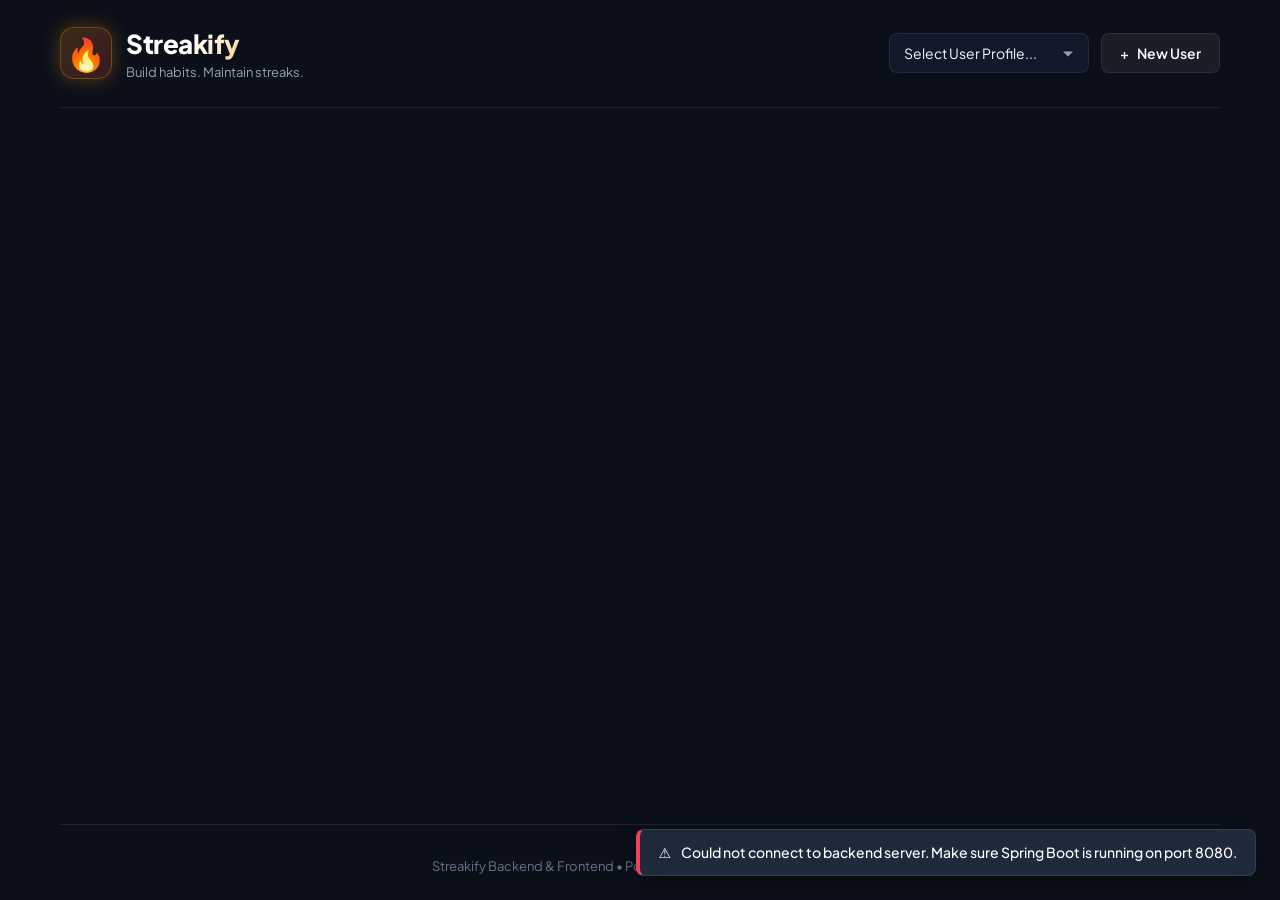
==== src/main/resources/static/index.html @ ad25b9ab "Streakify 2.0 full-stack habit tracker" ====
<!DOCTYPE html>
<html lang="en">
<head>
  <meta charset="UTF-8" />
  <meta name="viewport" content="width=device-width, initial-scale=1.0" />
  <title>Streakify - Habit & Streak Tracker</title>
  <link rel="preconnect" href="https://fonts.googleapis.com">
  <link rel="preconnect" href="https://fonts.gstatic.com" crossorigin>
  <link href="https://fonts.googleapis.com/css2?family=Plus+Jakarta+Sans:wght@400;500;600;700;800&display=swap" rel="stylesheet">
  <link rel="stylesheet" href="style.css" />
</head>
<body>
  <div class="app-container">
    <!-- Navigation / Top Header -->
    <header class="app-header">
      <div class="brand">
        <div class="brand-icon">🔥</div>
        <div>
          <h1 class="brand-name">Streakify</h1>
          <p class="brand-tagline">Build habits. Maintain streaks.</p>
        </div>
      </div>

      <div class="user-controls">
        <div class="user-selector-container">
          <label for="userSelect" class="sr-only">Switch User</label>
          <select id="userSelect" class="form-select">
            <option value="" disabled selected>Select User Profile...</option>
          </select>
        </div>
        <button id="btnNewUser" class="btn btn-secondary">
          <span class="icon">+</span> New User
        </button>
        <button id="btnDeleteUser" class="btn btn-danger-outline" title="Delete current user" style="display: none;">
          🗑️
        </button>
      </div>
    </header>

    <!-- Main Content Area -->
    <main class="main-content">
      <!-- Welcome / No User Banner -->
      <section id="noUserSection" class="card welcome-card" style="display: none;">
        <div class="welcome-content">
          <div class="welcome-icon">🚀</div>
          <h2>Welcome to Streakify!</h2>
          <p>Get started by creating your user profile or selecting an existing one from the top right.</p>
          <button id="btnWelcomeCreate" class="btn btn-primary btn-lg">
            Create Profile Now
          </button>
        </div>
      </section>

      <!-- Dashboard View (Shown when user is selected) -->
      <div id="dashboardSection" style="display: none;">
        <!-- Top Stats Row -->
        <section class="stats-grid">
          <div class="stat-card">
            <div class="stat-header">
              <span class="stat-title">Active Habits</span>
              <span class="stat-icon">🎯</span>
            </div>
            <div class="stat-value" id="statTotalHabits">0</div>
            <div class="stat-sub">Tracked regularly</div>
          </div>

          <div class="stat-card highlight-card">
            <div class="stat-header">
              <span class="stat-title">Top Streak</span>
              <span class="stat-icon">🏆</span>
            </div>
            <div class="stat-value" id="statBestStreak">0 <span class="unit">days</span></div>
            <div class="stat-sub">Personal best</div>
          </div>

          <div class="stat-card">
            <div class="stat-header">
              <span class="stat-title">Today's Progress</span>
              <span class="stat-icon">⚡</span>
            </div>
            <div class="stat-value" id="statTodayCompleted">0 / 0</div>
            <div class="progress-bar-container">
              <div class="progress-bar-fill" id="todayProgressBar" style="width: 0%"></div>
            </div>
          </div>
        </section>

        <!-- Habits List Section -->
        <section class="habits-section">
          <div class="section-header">
            <div>
              <h2 class="section-title">Your Habits</h2>
              <p class="section-subtitle">Check in daily to build unbreakable momentum.</p>
            </div>
            <button id="btnOpenAddHabit" class="btn btn-primary">
              <span class="icon">+</span> Add New Habit
            </button>
          </div>

          <!-- Empty habits state -->
          <div id="emptyHabitsState" class="card empty-state" style="display: none;">
            <div class="empty-icon">🌱</div>
            <h3>No habits created yet</h3>
            <p>Every journey begins with a single step. Create your first habit now!</p>
            <button id="btnEmptyAddHabit" class="btn btn-primary">
              + Create First Habit
            </button>
          </div>

          <!-- Habit Cards Grid -->
          <div id="habitsGrid" class="habits-grid">
            <!-- Dynamic habit cards will be injected here -->
          </div>
        </section>
      </div>
    </main>

    <!-- Footer -->
    <footer class="app-footer">
      <p>Streakify Backend & Frontend • Powered by Spring Boot & REST APIs</p>
    </footer>
  </div>

  <!-- Modal: Create New User -->
  <div id="userModal" class="modal-backdrop" style="display: none;">
    <div class="modal-card">
      <div class="modal-header">
        <h3 class="modal-title">Create User Profile</h3>
        <button class="modal-close" data-close="userModal">&times;</button>
      </div>
      <form id="newUserForm">
        <div class="form-group">
          <label for="userName">Full Name</label>
          <input type="text" id="userName" class="form-control" placeholder="e.g. Alex Hunter" required />
        </div>
        <div class="form-group">
          <label for="userEmail">Email Address</label>
          <input type="email" id="userEmail" class="form-control" placeholder="alex@example.com" required />
        </div>
        <div class="modal-footer">
          <button type="button" class="btn btn-secondary" data-close="userModal">Cancel</button>
          <button type="submit" class="btn btn-primary">Create User</button>
        </div>
      </form>
    </div>
  </div>

  <!-- Modal: Add Habit -->
  <div id="habitModal" class="modal-backdrop" style="display: none;">
    <div class="modal-card">
      <div class="modal-header">
        <h3 class="modal-title">Add New Habit</h3>
        <button class="modal-close" data-close="habitModal">&times;</button>
      </div>
      <form id="newHabitForm">
        <div class="form-group">
          <label for="habitName">Habit Name</label>
          <input type="text" id="habitName" class="form-control" placeholder="e.g., Morning Workout, Read 20 mins" required />
        </div>
        <div class="form-group">
          <div class="label-with-value">
            <label for="habitTargetDays">Weekly Target</label>
            <span class="range-display" id="targetDaysDisplay">7 days / week</span>
          </div>
          <input type="range" id="habitTargetDays" class="form-range" min="1" max="7" value="7" />
          <div class="range-presets">
            <button type="button" class="preset-chip" data-days="7">Every day (7)</button>
            <button type="button" class="preset-chip" data-days="5">Weekdays (5)</button>
            <button type="button" class="preset-chip" data-days="3">3 Days</button>
          </div>
        </div>
        <div class="modal-footer">
          <button type="button" class="btn btn-secondary" data-close="habitModal">Cancel</button>
          <button type="submit" class="btn btn-primary">Save Habit</button>
        </div>
      </form>
    </div>
  </div>

  <!-- Modal: Habit History & Log Past Date -->
  <div id="historyModal" class="modal-backdrop" style="display: none;">
    <div class="modal-card modal-lg">
      <div class="modal-header">
        <div>
          <h3 class="modal-title" id="historyModalTitle">Habit History</h3>
          <p class="modal-subtitle" id="historyModalSubtitle">View all logs and log past dates</p>
        </div>
        <button class="modal-close" data-close="historyModal">&times;</button>
      </div>
      
      <!-- Custom Date Log Bar -->
      <div class="custom-log-bar">
        <h4>Log Specific Date</h4>
        <form id="customDateLogForm" class="custom-log-form">
          <input type="date" id="customLogDate" class="form-control form-control-sm" required />
          <select id="customLogStatus" class="form-select form-select-sm">
            <option value="true">✅ Completed</option>
            <option value="false">❌ Not Completed</option>
          </select>
          <button type="submit" class="btn btn-primary btn-sm">Log / Update</button>
        </form>
      </div>

      <!-- Historical Logs Table / List -->
      <div class="logs-container">
        <h4>Recorded Logs</h4>
        <div id="logsList" class="logs-list">
          <!-- Dynamically populated -->
        </div>
      </div>

      <div class="modal-footer">
        <button type="button" class="btn btn-secondary" data-close="historyModal">Close</button>
      </div>
    </div>
  </div>

  <!-- Toast Notification Container -->
  <div id="toastContainer" class="toast-container"></div>

  <script src="app.js"></script>
</body>
</html>
---- src/main/resources/static/style.css ----
/* ==========================================================
   Streakify - Modern Theme & Stylesheet
   ========================================================== */

:root {
  --bg-main: #0b0f19;
  --bg-card: #151c2e;
  --bg-card-hover: #1c263d;
  --bg-modal: #182035;
  --border-color: rgba(255, 255, 255, 0.08);
  --border-focus: #6366f1;
  
  --primary: #6366f1;
  --primary-hover: #4f46e5;
  --primary-light: rgba(99, 102, 241, 0.15);
  
  --accent-streak: #f59e0b;
  --accent-streak-glow: rgba(245, 158, 11, 0.3);
  --accent-flame: #ef4444;
  --success: #10b981;
  --success-light: rgba(16, 185, 129, 0.15);
  --danger: #f43f5e;
  --danger-light: rgba(244, 63, 94, 0.15);

  --text-main: #f8fafc;
  --text-muted: #94a3b8;
  --text-dim: #64748b;

  --radius-sm: 8px;
  --radius-md: 14px;
  --radius-lg: 20px;
  --shadow: 0 10px 25px -5px rgba(0, 0, 0, 0.4), 0 8px 10px -6px rgba(0, 0, 0, 0.3);
  --transition: all 0.2s cubic-bezier(0.4, 0, 0.2, 1);
}

* {
  margin: 0;
  padding: 0;
  box-sizing: border-box;
}

body {
  font-family: 'Plus Jakarta Sans', system-ui, -apple-system, sans-serif;
  background-color: var(--bg-main);
  color: var(--text-main);
  min-height: 100vh;
  line-height: 1.5;
  -webkit-font-smoothing: antialiased;
}

.app-container {
  max-width: 1200px;
  margin: 0 auto;
  padding: 24px 20px;
  display: flex;
  flex-direction: column;
  min-height: 100vh;
}

/* ================= Header ================= */
.app-header {
  display: flex;
  justify-content: space-between;
  align-items: center;
  padding-bottom: 24px;
  border-bottom: 1px solid var(--border-color);
  margin-bottom: 32px;
  flex-wrap: wrap;
  gap: 16px;
}

.brand {
  display: flex;
  align-items: center;
  gap: 14px;
}

.brand-icon {
  font-size: 32px;
  background: linear-gradient(135deg, rgba(245, 158, 11, 0.2), rgba(239, 68, 68, 0.2));
  width: 52px;
  height: 52px;
  border-radius: 14px;
  display: flex;
  align-items: center;
  justify-content: center;
  box-shadow: 0 0 20px var(--accent-streak-glow);
  border: 1px solid rgba(245, 158, 11, 0.3);
}

.brand-name {
  font-size: 26px;
  font-weight: 800;
  letter-spacing: -0.5px;
  background: linear-gradient(135deg, #fff 40%, var(--accent-streak) 100%);
  -webkit-background-clip: text;
  -webkit-text-fill-color: transparent;
}

.brand-tagline {
  font-size: 13px;
  color: var(--text-muted);
}

.user-controls {
  display: flex;
  align-items: center;
  gap: 12px;
}

.sr-only {
  position: absolute;
  width: 1px;
  height: 1px;
  padding: 0;
  margin: -1px;
  overflow: hidden;
  clip: rect(0, 0, 0, 0);
  border: 0;
}

/* ================= Buttons & Form Controls ================= */
.btn {
  display: inline-flex;
  align-items: center;
  justify-content: center;
  gap: 8px;
  font-family: inherit;
  font-weight: 600;
  font-size: 14px;
  padding: 10px 18px;
  border-radius: var(--radius-sm);
  border: 1px solid transparent;
  cursor: pointer;
  transition: var(--transition);
  outline: none;
  white-space: nowrap;
}

.btn-primary {
  background: linear-gradient(135deg, var(--primary), #4f46e5);
  color: #fff;
  box-shadow: 0 4px 14px rgba(99, 102, 241, 0.35);
}

.btn-primary:hover {
  background: linear-gradient(135deg, #4f46e5, #4338ca);
  transform: translateY(-1px);
  box-shadow: 0 6px 20px rgba(99, 102, 241, 0.45);
}

.btn-secondary {
  background: rgba(255, 255, 255, 0.06);
  color: var(--text-main);
  border-color: var(--border-color);
}

.btn-secondary:hover {
  background: rgba(255, 255, 255, 0.12);
  border-color: rgba(255, 255, 255, 0.2);
}

.btn-danger-outline {
  background: transparent;
  border: 1px solid rgba(244, 63, 94, 0.3);
  color: var(--danger);
  padding: 10px 14px;
  border-radius: var(--radius-sm);
  cursor: pointer;
  transition: var(--transition);
}

.btn-danger-outline:hover {
  background: var(--danger-light);
  border-color: var(--danger);
}

.btn-sm {
  padding: 6px 12px;
  font-size: 13px;
  border-radius: 6px;
}

.btn-lg {
  padding: 14px 28px;
  font-size: 16px;
  border-radius: var(--radius-md);
}

.form-control, .form-select {
  width: 100%;
  font-family: inherit;
  font-size: 14px;
  padding: 10px 14px;
  background-color: #121829;
  border: 1px solid var(--border-color);
  border-radius: var(--radius-sm);
  color: var(--text-main);
  outline: none;
  transition: var(--transition);
}

.form-control:focus, .form-select:focus {
  border-color: var(--border-focus);
  box-shadow: 0 0 0 3px rgba(99, 102, 241, 0.25);
}

.form-select {
  appearance: none;
  background-image: url("data:image/svg+xml,%3Csvg xmlns='http://www.w3.org/2000/svg' width='16' height='16' fill='%2394a3b8' viewBox='0 0 16 16'%3E%3Cpath d='M8 11.5l-5-5h10l-5 5z'/%3E%3C/svg%3E");
  background-repeat: no-repeat;
  background-position: right 12px center;
  padding-right: 36px;
  cursor: pointer;
  min-width: 200px;
}

/* ================= Cards & Stats Grid ================= */
.card {
  background: var(--bg-card);
  border: 1px solid var(--border-color);
  border-radius: var(--radius-md);
  padding: 24px;
  box-shadow: var(--shadow);
}

.stats-grid {
  display: grid;
  grid-template-columns: repeat(auto-fit, minmax(240px, 1fr));
  gap: 20px;
  margin-bottom: 36px;
}

.stat-card {
  background: var(--bg-card);
  border: 1px solid var(--border-color);
  border-radius: var(--radius-md);
  padding: 20px 24px;
  display: flex;
  flex-direction: column;
  position: relative;
  overflow: hidden;
  transition: var(--transition);
}

.stat-card:hover {
  transform: translateY(-2px);
  border-color: rgba(255, 255, 255, 0.15);
}

.stat-header {
  display: flex;
  justify-content: space-between;
  align-items: center;
  margin-bottom: 12px;
}

.stat-title {
  font-size: 13px;
  font-weight: 600;
  text-transform: uppercase;
  letter-spacing: 0.5px;
  color: var(--text-muted);
}

.stat-icon {
  font-size: 20px;
}

.stat-value {
  font-size: 32px;
  font-weight: 800;
  color: #fff;
  line-height: 1.1;
  margin-bottom: 6px;
}

.stat-value .unit {
  font-size: 16px;
  font-weight: 500;
  color: var(--text-muted);
}

.stat-sub {
  font-size: 13px;
  color: var(--text-dim);
}

.highlight-card {
  background: linear-gradient(135deg, rgba(245, 158, 11, 0.08), rgba(239, 68, 68, 0.03));
  border-color: rgba(245, 158, 11, 0.25);
}

.progress-bar-container {
  height: 8px;
  background: rgba(255, 255, 255, 0.08);
  border-radius: 999px;
  overflow: hidden;
  margin-top: 10px;
}

.progress-bar-fill {
  height: 100%;
  background: linear-gradient(90deg, var(--primary), var(--success));
  border-radius: 999px;
  transition: width 0.4s ease;
}

/* ================= Habits Section ================= */
.habits-section {
  display: flex;
  flex-direction: column;
  gap: 20px;
}

.section-header {
  display: flex;
  justify-content: space-between;
  align-items: center;
  flex-wrap: wrap;
  gap: 12px;
}

.section-title {
  font-size: 22px;
  font-weight: 700;
}

.section-subtitle {
  font-size: 14px;
  color: var(--text-muted);
}

.habits-grid {
  display: grid;
  grid-template-columns: repeat(auto-fill, minmax(340px, 1fr));
  gap: 20px;
}

/* ================= Individual Habit Card ================= */
.habit-card {
  background: var(--bg-card);
  border: 1px solid var(--border-color);
  border-radius: var(--radius-md);
  padding: 22px;
  display: flex;
  flex-direction: column;
  gap: 18px;
  transition: var(--transition);
  position: relative;
}

.habit-card:hover {
  background: var(--bg-card-hover);
  border-color: rgba(255, 255, 255, 0.16);
  box-shadow: var(--shadow);
}

.habit-top {
  display: flex;
  justify-content: space-between;
  align-items: flex-start;
  gap: 12px;
}

.habit-name {
  font-size: 18px;
  font-weight: 700;
  color: #fff;
  word-break: break-word;
}

.habit-badge {
  font-size: 11px;
  font-weight: 700;
  text-transform: uppercase;
  padding: 4px 8px;
  border-radius: 6px;
  background: rgba(99, 102, 241, 0.15);
  color: #818cf8;
  border: 1px solid rgba(99, 102, 241, 0.3);
  white-space: nowrap;
}

.streak-metrics {
  display: flex;
  gap: 12px;
  background: rgba(0, 0, 0, 0.25);
  padding: 12px 14px;
  border-radius: var(--radius-sm);
  border: 1px solid rgba(255, 255, 255, 0.04);
}

.streak-pill {
  flex: 1;
  display: flex;
  flex-direction: column;
  gap: 2px;
}

.streak-pill-label {
  font-size: 11px;
  font-weight: 600;
  color: var(--text-dim);
  text-transform: uppercase;
}

.streak-pill-val {
  font-size: 20px;
  font-weight: 800;
  color: var(--text-main);
  display: flex;
  align-items: center;
  gap: 4px;
}

.streak-pill-val.active-flame {
  color: var(--accent-streak);
  text-shadow: 0 0 10px var(--accent-streak-glow);
}

/* 7-Day Mini Trackers */
.week-tracker {
  display: flex;
  justify-content: space-between;
  gap: 6px;
}

.day-chip {
  display: flex;
  flex-direction: column;
  align-items: center;
  justify-content: center;
  gap: 4px;
  padding: 6px 4px;
  flex: 1;
  border-radius: 8px;
  background: rgba(255, 255, 255, 0.03);
  border: 1px solid rgba(255, 255, 255, 0.05);
  cursor: pointer;
  transition: var(--transition);
  user-select: none;
}

.day-chip:hover {
  background: rgba(255, 255, 255, 0.08);
  border-color: rgba(255, 255, 255, 0.2);
}

.day-name {
  font-size: 10px;
  font-weight: 600;
  color: var(--text-dim);
  text-transform: uppercase;
}

.day-status {
  width: 14px;
  height: 14px;
  border-radius: 50%;
  background: rgba(255, 255, 255, 0.1);
  display: flex;
  align-items: center;
  justify-content: center;
  font-size: 10px;
}

.day-chip.completed {
  background: rgba(16, 185, 129, 0.12);
  border-color: rgba(16, 185, 129, 0.35);
}

.day-chip.completed .day-status {
  background: var(--success);
  box-shadow: 0 0 8px rgba(16, 185, 129, 0.5);
}

.day-chip.today {
  border-color: var(--primary);
  font-weight: 700;
}

.day-chip.today .day-name {
  color: #a5b4fc;
}

/* Actions Row */
.habit-actions {
  display: flex;
  align-items: center;
  gap: 10px;
  margin-top: auto;
}

.btn-checkin {
  flex: 1;
  padding: 10px 14px;
  font-size: 14px;
  font-weight: 700;
  border-radius: var(--radius-sm);
  border: 1px solid rgba(255, 255, 255, 0.1);
  background: rgba(255, 255, 255, 0.06);
  color: #fff;
  cursor: pointer;
  display: inline-flex;
  align-items: center;
  justify-content: center;
  gap: 6px;
  transition: var(--transition);
}

.btn-checkin:hover {
  background: rgba(255, 255, 255, 0.12);
  border-color: rgba(255, 255, 255, 0.25);
  transform: translateY(-1px);
}

.btn-checkin.done {
  background: var(--success-light);
  border-color: rgba(16, 185, 129, 0.4);
  color: #34d399;
}

.btn-checkin.done:hover {
  background: rgba(16, 185, 129, 0.25);
}

.btn-icon {
  background: transparent;
  border: 1px solid var(--border-color);
  color: var(--text-muted);
  width: 38px;
  height: 38px;
  border-radius: var(--radius-sm);
  display: inline-flex;
  align-items: center;
  justify-content: center;
  cursor: pointer;
  transition: var(--transition);
}

.btn-icon:hover {
  background: rgba(255, 255, 255, 0.08);
  color: #fff;
}

.btn-icon.btn-delete:hover {
  border-color: var(--danger);
  color: var(--danger);
  background: var(--danger-light);
}

/* ================= Empty State & Welcome Card ================= */
.welcome-card, .empty-state {
  text-align: center;
  padding: 48px 24px;
  max-width: 600px;
  margin: 40px auto;
}

.welcome-icon, .empty-icon {
  font-size: 48px;
  margin-bottom: 16px;
}

.welcome-card h2, .empty-state h3 {
  font-size: 24px;
  font-weight: 700;
  margin-bottom: 8px;
}

.welcome-card p, .empty-state p {
  color: var(--text-muted);
  margin-bottom: 24px;
  font-size: 15px;
}

/* ================= Modals ================= */
.modal-backdrop {
  position: fixed;
  inset: 0;
  background: rgba(0, 0, 0, 0.75);
  backdrop-filter: blur(6px);
  display: flex;
  align-items: center;
  justify-content: center;
  padding: 20px;
  z-index: 1000;
  animation: fadeIn 0.15s ease-out;
}

.modal-card {
  background: var(--bg-modal);
  border: 1px solid var(--border-color);
  border-radius: var(--radius-md);
  padding: 28px;
  width: 100%;
  max-width: 480px;
  box-shadow: 0 20px 40px -10px rgba(0, 0, 0, 0.7);
  animation: slideUp 0.2s cubic-bezier(0.16, 1, 0.3, 1);
}

.modal-card.modal-lg {
  max-width: 600px;
}

.modal-header {
  display: flex;
  justify-content: space-between;
  align-items: flex-start;
  margin-bottom: 20px;
}

.modal-title {
  font-size: 20px;
  font-weight: 700;
}

.modal-subtitle {
  font-size: 13px;
  color: var(--text-muted);
  margin-top: 4px;
}

.modal-close {
  background: transparent;
  border: none;
  font-size: 24px;
  color: var(--text-dim);
  cursor: pointer;
  line-height: 1;
  transition: var(--transition);
}

.modal-close:hover {
  color: #fff;
}

.form-group {
  margin-bottom: 18px;
}

.form-group label {
  display: block;
  font-size: 13px;
  font-weight: 600;
  color: var(--text-muted);
  margin-bottom: 6px;
}

.label-with-value {
  display: flex;
  justify-content: space-between;
  align-items: center;
  margin-bottom: 6px;
}

.range-display {
  font-size: 13px;
  font-weight: 700;
  color: #818cf8;
}

.form-range {
  width: 100%;
  accent-color: var(--primary);
  margin-bottom: 10px;
  cursor: pointer;
}

.range-presets {
  display: flex;
  gap: 8px;
}

.preset-chip {
  background: rgba(255, 255, 255, 0.05);
  border: 1px solid var(--border-color);
  color: var(--text-muted);
  border-radius: 6px;
  padding: 4px 10px;
  font-size: 12px;
  font-weight: 600;
  cursor: pointer;
  transition: var(--transition);
}

.preset-chip:hover {
  background: rgba(255, 255, 255, 0.12);
  color: #fff;
}

.modal-footer {
  display: flex;
  justify-content: flex-end;
  gap: 10px;
  margin-top: 24px;
}

/* History Modal Custom Log Bar */
.custom-log-bar {
  background: rgba(0, 0, 0, 0.2);
  border: 1px solid var(--border-color);
  border-radius: var(--radius-sm);
  padding: 14px;
  margin-bottom: 20px;
}

.custom-log-bar h4 {
  font-size: 13px;
  font-weight: 600;
  color: var(--text-muted);
  margin-bottom: 10px;
  text-transform: uppercase;
}

.custom-log-form {
  display: flex;
  gap: 8px;
  flex-wrap: wrap;
}

.custom-log-form .form-control-sm,
.custom-log-form .form-select-sm {
  flex: 1;
  min-width: 130px;
  padding: 8px 12px;
  font-size: 13px;
}

.logs-container h4 {
  font-size: 13px;
  font-weight: 600;
  color: var(--text-muted);
  margin-bottom: 10px;
  text-transform: uppercase;
}

.logs-list {
  max-height: 220px;
  overflow-y: auto;
  display: flex;
  flex-direction: column;
  gap: 8px;
  padding-right: 4px;
}

.log-item {
  display: flex;
  justify-content: space-between;
  align-items: center;
  background: rgba(255, 255, 255, 0.03);
  padding: 10px 14px;
  border-radius: 6px;
  border: 1px solid rgba(255, 255, 255, 0.04);
}

.log-date {
  font-size: 14px;
  font-weight: 600;
  color: var(--text-main);
}

.log-status-badge {
  font-size: 12px;
  font-weight: 600;
  padding: 4px 8px;
  border-radius: 4px;
}

.log-status-badge.completed {
  background: var(--success-light);
  color: #34d399;
}

.log-status-badge.missed {
  background: var(--danger-light);
  color: #fb7185;
}

/* ================= Toast Notifications ================= */
.toast-container {
  position: fixed;
  bottom: 24px;
  right: 24px;
  display: flex;
  flex-direction: column;
  gap: 10px;
  z-index: 2000;
}

.toast {
  background: #1e293b;
  color: #fff;
  border: 1px solid rgba(255, 255, 255, 0.1);
  padding: 12px 18px;
  border-radius: var(--radius-sm);
  font-size: 14px;
  font-weight: 500;
  box-shadow: 0 10px 25px -5px rgba(0, 0, 0, 0.5);
  display: flex;
  align-items: center;
  gap: 10px;
  animation: slideInRight 0.25s ease-out;
  min-width: 250px;
}

.toast.success {
  border-left: 4px solid var(--success);
}

.toast.error {
  border-left: 4px solid var(--danger);
}

.toast.info {
  border-left: 4px solid var(--primary);
}

/* ================= Footer ================= */
.app-footer {
  margin-top: auto;
  padding-top: 32px;
  text-align: center;
  font-size: 13px;
  color: var(--text-dim);
  border-top: 1px solid var(--border-color);
}

/* ================= Animations ================= */
@keyframes fadeIn {
  from { opacity: 0; }
  to { opacity: 1; }
}

@keyframes slideUp {
  from { opacity: 0; transform: translateY(12px) scale(0.98); }
  to { opacity: 1; transform: translateY(0) scale(1); }
}

@keyframes slideInRight {
  from { opacity: 0; transform: translateX(20px); }
  to { opacity: 1; transform: translateX(0); }
}

/* Responsive */
@media (max-width: 640px) {
  .app-header {
    flex-direction: column;
    align-items: flex-start;
  }
  
  .user-controls {
    width: 100%;
    justify-content: space-between;
  }

  .form-select {
    min-width: 150px;
  }

  .habits-grid {
    grid-template-columns: 1fr;
  }
}
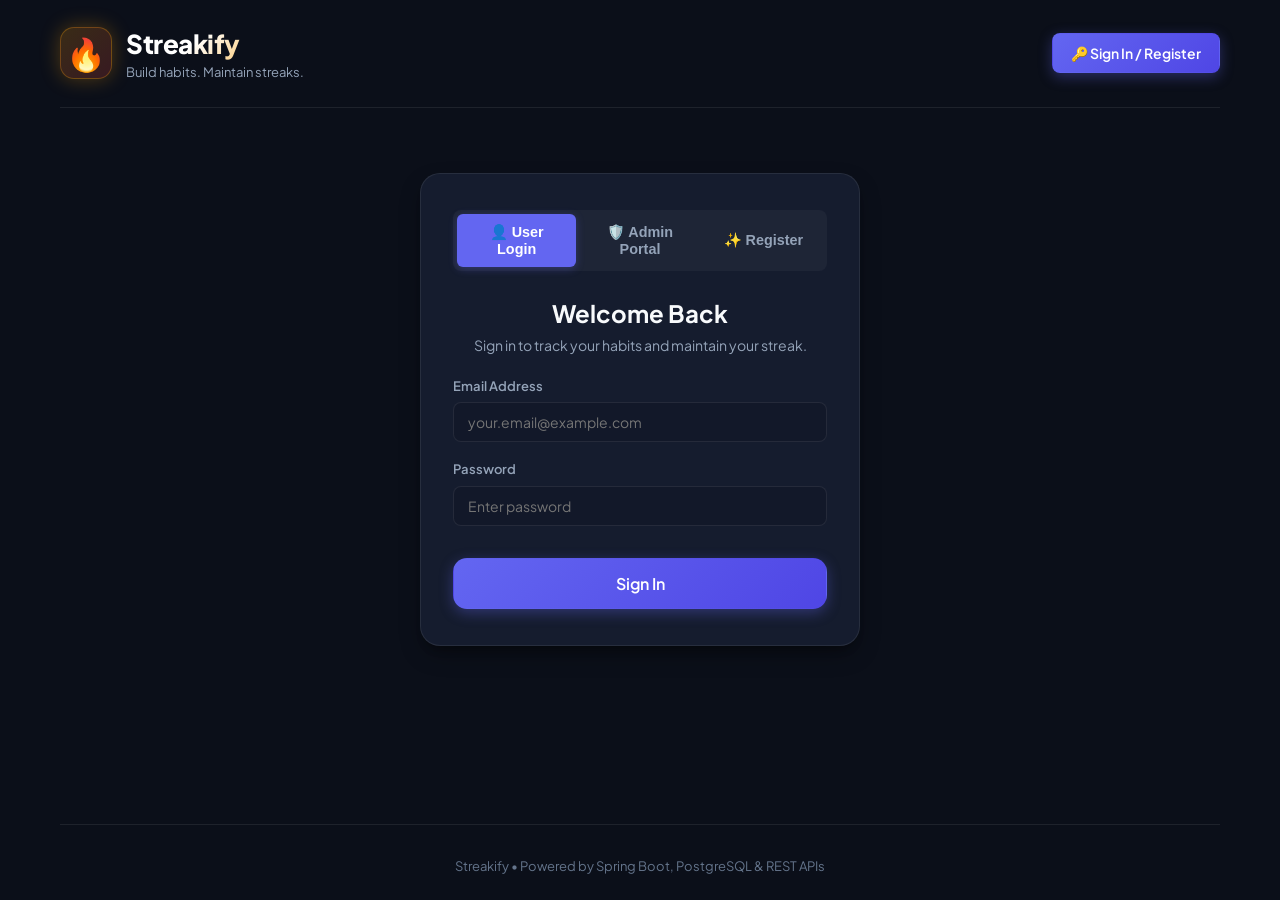
==== commit a99d7980: "Add authentication, Admin Command Center, and Leaderboard" ====
--- a/src/main/resources/static/index.html
+++ b/src/main/resources/static/index.html
@@ -21,37 +21,75 @@
         </div>
       </div>
 
-      <div class="user-controls">
-        <div class="user-selector-container">
-          <label for="userSelect" class="sr-only">Switch User</label>
-          <select id="userSelect" class="form-select">
-            <option value="" disabled selected>Select User Profile...</option>
-          </select>
-        </div>
-        <button id="btnNewUser" class="btn btn-secondary">
-          <span class="icon">+</span> New User
-        </button>
-        <button id="btnDeleteUser" class="btn btn-danger-outline" title="Delete current user" style="display: none;">
-          🗑️
-        </button>
+      <!-- Navigation & Auth Controls -->
+      <div class="user-controls" id="headerControls">
+        <!-- Logged In Navigation (User or Admin) -->
+        <div id="navLoggedIn" class="nav-links" style="display: none;">
+          <button id="navBtnHabits" class="nav-btn active">📊 My Habits</button>
+          <button id="navBtnAdmin" class="nav-btn" style="display: none;">🛡️ Admin Panel</button>
+          <button id="navBtnLeaderboard" class="nav-btn">🏆 Leaderboard</button>
+          
+          <div class="header-user-info">
+            <span id="userBadge" class="user-badge">👤 <span id="userNameDisplay">User</span></span>
+            <button id="btnSignOut" class="btn btn-secondary btn-sm" title="Sign Out">Sign Out</button>
+          </div>
+        </div>
+
+        <!-- Logged Out Button -->
+        <div id="navLoggedOut">
+          <button id="btnOpenAuth" class="btn btn-primary">🔑 Sign In / Register</button>
+        </div>
       </div>
     </header>
 
     <!-- Main Content Area -->
     <main class="main-content">
-      <!-- Welcome / No User Banner -->
-      <section id="noUserSection" class="card welcome-card" style="display: none;">
-        <div class="welcome-content">
-          <div class="welcome-icon">🚀</div>
-          <h2>Welcome to Streakify!</h2>
-          <p>Get started by creating your user profile or selecting an existing one from the top right.</p>
-          <button id="btnWelcomeCreate" class="btn btn-primary btn-lg">
-            Create Profile Now
-          </button>
+      <!-- 1. Authentication View (Shown when not logged in) -->
+      <section id="authSection" class="auth-container">
+        <div class="auth-card">
+          <!-- Auth Tabs -->
+          <div class="auth-tabs">
+            <button type="button" class="auth-tab active" id="tabUserLogin">👤 User Login</button>
+            <button type="button" class="auth-tab" id="tabAdminLogin">🛡️ Admin Portal</button>
+            <button type="button" class="auth-tab" id="tabRegister">✨ Register</button>
+          </div>
+
+          <div class="auth-header">
+            <h2 id="authTitle">Welcome Back</h2>
+            <p id="authSubtitle">Sign in to track your habits and maintain your streak.</p>
+          </div>
+
+          <form id="authForm">
+            <!-- Name field for registration only -->
+            <div class="form-group" id="groupAuthName" style="display: none;">
+              <label for="authName">Full Name</label>
+              <input type="text" id="authName" class="form-control" placeholder="e.g. Amal Alex" />
+            </div>
+
+            <div class="form-group">
+              <label for="authEmail">Email Address</label>
+              <input type="email" id="authEmail" class="form-control" placeholder="your.email@example.com" required />
+            </div>
+
+            <div class="form-group">
+              <label for="authPassword">Password</label>
+              <input type="password" id="authPassword" class="form-control" placeholder="Enter password" required />
+            </div>
+
+            <!-- Admin Hint -->
+            <div id="adminHintBox" class="admin-hint" style="display: none;">
+              🔑 <strong>Default Admin Credentials:</strong><br>
+              Email: <code>admin@streakify.com</code> | Password: <code>admin123</code>
+            </div>
+
+            <button type="submit" id="btnAuthSubmit" class="btn btn-primary btn-lg" style="width: 100%; margin-top: 14px;">
+              Sign In
+            </button>
+          </form>
         </div>
       </section>
 
-      <!-- Dashboard View (Shown when user is selected) -->
+      <!-- 2. User Dashboard (Personal habits) -->
       <div id="dashboardSection" style="display: none;">
         <!-- Top Stats Row -->
         <section class="stats-grid">
@@ -113,36 +151,113 @@
           </div>
         </section>
       </div>
+
+      <!-- 3. Admin Command Center View -->
+      <div id="adminSection" style="display: none;">
+        <!-- Admin Overview Stats -->
+        <section class="stats-grid">
+          <div class="stat-card">
+            <div class="stat-header">
+              <span class="stat-title">Registered Users</span>
+              <span class="stat-icon">👥</span>
+            </div>
+            <div class="stat-value" id="adminTotalUsers">0</div>
+            <div class="stat-sub">Platform total</div>
+          </div>
+
+          <div class="stat-card">
+            <div class="stat-header">
+              <span class="stat-title">Total Habits</span>
+              <span class="stat-icon">📘</span>
+            </div>
+            <div class="stat-value" id="adminTotalHabits">0</div>
+            <div class="stat-sub">Created across all users</div>
+          </div>
+
+          <div class="stat-card highlight-card">
+            <div class="stat-header">
+              <span class="stat-title">Active Streaks</span>
+              <span class="stat-icon">🔥</span>
+            </div>
+            <div class="stat-value" id="adminActiveStreaks">0</div>
+            <div class="stat-sub">Currently running</div>
+          </div>
+
+          <div class="stat-card">
+            <div class="stat-header">
+              <span class="stat-title">Record Streak</span>
+              <span class="stat-icon">👑</span>
+            </div>
+            <div class="stat-value" id="adminRecordStreak">0 <span class="unit">days</span></div>
+            <div class="stat-sub">Platform all-time high</div>
+          </div>
+        </section>
+
+        <!-- User Management Table -->
+        <section class="habits-section">
+          <div class="section-header-row">
+            <div class="section-title-wrap">
+              <h2>User Management & Streak Directory</h2>
+              <p>Monitor user accounts, activity status, and overall streak records.</p>
+            </div>
+            <button id="btnRefreshAdmin" class="btn btn-secondary btn-sm">🔄 Refresh Data</button>
+          </div>
+
+          <div class="table-card">
+            <table class="app-table">
+              <thead>
+                <tr>
+                  <th>User</th>
+                  <th>Email</th>
+                  <th>Role</th>
+                  <th>Status</th>
+                  <th>Habits</th>
+                  <th>Current Streak</th>
+                  <th>Best Streak</th>
+                  <th style="text-align: right;">Actions</th>
+                </tr>
+              </thead>
+              <tbody id="adminUserTableBody">
+                <!-- Dynamically populated -->
+              </tbody>
+            </table>
+          </div>
+        </section>
+      </div>
+
+      <!-- 4. Community Leaderboard View -->
+      <div id="leaderboardSection" style="display: none;">
+        <div class="section-header-row">
+          <div class="section-title-wrap">
+            <h2>🏆 Community Leaderboard</h2>
+            <p>Top active streaks maintained by dedicated builders.</p>
+          </div>
+          <button id="btnRefreshLeaderboard" class="btn btn-secondary btn-sm">🔄 Refresh</button>
+        </div>
+
+        <div class="table-card">
+          <table class="app-table">
+            <thead>
+              <tr>
+                <th style="width: 80px;">Rank</th>
+                <th>Builder</th>
+                <th>Habit Name</th>
+                <th>Current Streak</th>
+                <th>Longest Streak</th>
+              </tr>
+            </thead>
+            <tbody id="leaderboardTableBody">
+              <!-- Dynamically populated -->
+            </tbody>
+          </table>
+        </div>
+      </div>
     </main>
 
     <!-- Footer -->
     <footer class="app-footer">
-      <p>Streakify Backend & Frontend • Powered by Spring Boot & REST APIs</p>
+      <p>Streakify • Powered by Spring Boot, PostgreSQL & REST APIs</p>
     </footer>
-  </div>
-
-  <!-- Modal: Create New User -->
-  <div id="userModal" class="modal-backdrop" style="display: none;">
-    <div class="modal-card">
-      <div class="modal-header">
-        <h3 class="modal-title">Create User Profile</h3>
-        <button class="modal-close" data-close="userModal">&times;</button>
-      </div>
-      <form id="newUserForm">
-        <div class="form-group">
-          <label for="userName">Full Name</label>
-          <input type="text" id="userName" class="form-control" placeholder="e.g. Alex Hunter" required />
-        </div>
-        <div class="form-group">
-          <label for="userEmail">Email Address</label>
-          <input type="email" id="userEmail" class="form-control" placeholder="alex@example.com" required />
-        </div>
-        <div class="modal-footer">
-          <button type="button" class="btn btn-secondary" data-close="userModal">Cancel</button>
-          <button type="submit" class="btn btn-primary">Create User</button>
-        </div>
-      </form>
-    </div>
   </div>
 
   <!-- Modal: Add Habit -->
@@ -215,6 +330,25 @@
     </div>
   </div>
 
+  <!-- Modal: Admin View User Habits -->
+  <div id="adminHabitsModal" class="modal-backdrop" style="display: none;">
+    <div class="modal-card">
+      <div class="modal-header">
+        <div>
+          <h3 class="modal-title" id="adminHabitsModalTitle">User Habits</h3>
+          <p class="modal-subtitle" id="adminHabitsModalSubtitle">Habits and streak performance</p>
+        </div>
+        <button class="modal-close" data-close="adminHabitsModal">&times;</button>
+      </div>
+      <div id="adminHabitsList" style="display: flex; flex-direction: column; gap: 12px; margin-top: 14px;">
+        <!-- Dynamically populated -->
+      </div>
+      <div class="modal-footer" style="margin-top: 20px;">
+        <button type="button" class="btn btn-secondary" data-close="adminHabitsModal">Close</button>
+      </div>
+    </div>
+  </div>
+
   <!-- Toast Notification Container -->
   <div id="toastContainer" class="toast-container"></div>
 
--- a/src/main/resources/static/style.css
+++ b/src/main/resources/static/style.css
@@ -863,3 +863,262 @@
     grid-template-columns: 1fr;
   }
 }
+
+/* ================= Auth Screen ================= */
+.auth-container {
+  display: flex;
+  justify-content: center;
+  align-items: center;
+  min-height: 60vh;
+  padding: 20px 0;
+}
+
+.auth-card {
+  background: var(--bg-card);
+  border: 1px solid var(--border-color);
+  border-radius: var(--radius-lg);
+  padding: 36px 32px;
+  width: 100%;
+  max-width: 440px;
+  box-shadow: var(--shadow);
+  animation: slideUp 0.3s ease;
+}
+
+.auth-tabs {
+  display: flex;
+  background: rgba(255, 255, 255, 0.04);
+  border-radius: var(--radius-sm);
+  padding: 4px;
+  margin-bottom: 24px;
+  gap: 4px;
+}
+
+.auth-tab {
+  flex: 1;
+  background: transparent;
+  border: none;
+  color: var(--text-muted);
+  padding: 10px 14px;
+  border-radius: 6px;
+  font-size: 0.9rem;
+  font-weight: 600;
+  cursor: pointer;
+  transition: var(--transition);
+  text-align: center;
+}
+
+.auth-tab.active {
+  background: var(--primary);
+  color: #fff;
+  box-shadow: 0 2px 8px rgba(99, 102, 241, 0.3);
+}
+
+.auth-header {
+  text-align: center;
+  margin-bottom: 20px;
+}
+
+.auth-header h2 {
+  font-size: 1.5rem;
+  font-weight: 700;
+  color: var(--text-main);
+}
+
+.auth-header p {
+  font-size: 0.88rem;
+  color: var(--text-muted);
+  margin-top: 4px;
+}
+
+.auth-toggle-link {
+  text-align: center;
+  margin-top: 18px;
+  font-size: 0.88rem;
+  color: var(--text-muted);
+}
+
+.auth-toggle-link a {
+  color: var(--primary);
+  text-decoration: none;
+  font-weight: 600;
+  cursor: pointer;
+}
+
+.auth-toggle-link a:hover {
+  text-decoration: underline;
+}
+
+.admin-hint {
+  margin-top: 16px;
+  padding: 10px 12px;
+  background: rgba(99, 102, 241, 0.1);
+  border: 1px dashed rgba(99, 102, 241, 0.3);
+  border-radius: var(--radius-sm);
+  font-size: 0.8rem;
+  color: var(--text-muted);
+  line-height: 1.4;
+}
+
+.admin-hint code {
+  color: var(--text-main);
+  background: rgba(255, 255, 255, 0.08);
+  padding: 2px 6px;
+  border-radius: 4px;
+  font-size: 0.82rem;
+}
+
+/* ================= Admin & Leaderboard Views ================= */
+.section-header-row {
+  display: flex;
+  justify-content: space-between;
+  align-items: center;
+  margin-bottom: 20px;
+  flex-wrap: wrap;
+  gap: 12px;
+}
+
+.section-title-wrap h2 {
+  font-size: 1.4rem;
+  font-weight: 700;
+}
+
+.section-title-wrap p {
+  font-size: 0.88rem;
+  color: var(--text-muted);
+}
+
+.table-card {
+  background: var(--bg-card);
+  border: 1px solid var(--border-color);
+  border-radius: var(--radius-md);
+  overflow: hidden;
+  box-shadow: var(--shadow);
+}
+
+.app-table {
+  width: 100%;
+  border-collapse: collapse;
+  text-align: left;
+  font-size: 0.9rem;
+}
+
+.app-table th {
+  background: rgba(255, 255, 255, 0.02);
+  color: var(--text-muted);
+  font-weight: 600;
+  padding: 14px 18px;
+  border-bottom: 1px solid var(--border-color);
+  text-transform: uppercase;
+  font-size: 0.75rem;
+  letter-spacing: 0.05em;
+}
+
+.app-table td {
+  padding: 16px 18px;
+  border-bottom: 1px solid rgba(255, 255, 255, 0.04);
+  color: var(--text-main);
+}
+
+.app-table tbody tr:hover {
+  background: rgba(255, 255, 255, 0.02);
+}
+
+.badge {
+  display: inline-flex;
+  align-items: center;
+  gap: 4px;
+  padding: 4px 10px;
+  border-radius: 999px;
+  font-size: 0.78rem;
+  font-weight: 600;
+}
+
+.badge-active {
+  background: rgba(16, 185, 129, 0.15);
+  color: #10b981;
+}
+
+.badge-inactive {
+  background: rgba(244, 63, 94, 0.15);
+  color: #f43f5e;
+}
+
+.badge-role-admin {
+  background: rgba(168, 85, 247, 0.15);
+  color: #c084fc;
+}
+
+.badge-role-user {
+  background: rgba(99, 102, 241, 0.15);
+  color: #818cf8;
+}
+
+.streak-pill {
+  display: inline-flex;
+  align-items: center;
+  gap: 4px;
+  background: rgba(245, 158, 11, 0.12);
+  color: #f59e0b;
+  padding: 3px 8px;
+  border-radius: 6px;
+  font-weight: 700;
+}
+
+.rank-badge {
+  display: inline-flex;
+  align-items: center;
+  justify-content: center;
+  width: 28px;
+  height: 28px;
+  border-radius: 50%;
+  font-weight: 700;
+  font-size: 0.85rem;
+  background: rgba(255, 255, 255, 0.06);
+}
+
+.rank-1 { background: rgba(250, 204, 21, 0.2); color: #facc15; }
+.rank-2 { background: rgba(226, 232, 240, 0.2); color: #cbd5e1; }
+.rank-3 { background: rgba(217, 119, 6, 0.2); color: #f59e0b; }
+
+.header-user-info {
+  display: flex;
+  align-items: center;
+  gap: 10px;
+}
+
+.user-badge {
+  display: flex;
+  align-items: center;
+  gap: 8px;
+  background: rgba(255, 255, 255, 0.05);
+  border: 1px solid var(--border-color);
+  padding: 6px 14px;
+  border-radius: 999px;
+  font-size: 0.88rem;
+  font-weight: 600;
+}
+
+.nav-links {
+  display: flex;
+  gap: 8px;
+  align-items: center;
+}
+
+.nav-btn {
+  background: transparent;
+  border: 1px solid transparent;
+  color: var(--text-muted);
+  padding: 6px 12px;
+  border-radius: var(--radius-sm);
+  font-size: 0.88rem;
+  font-weight: 600;
+  cursor: pointer;
+  transition: var(--transition);
+}
+
+.nav-btn:hover, .nav-btn.active {
+  background: rgba(255, 255, 255, 0.06);
+  color: var(--text-main);
+  border-color: var(--border-color);
+}
+
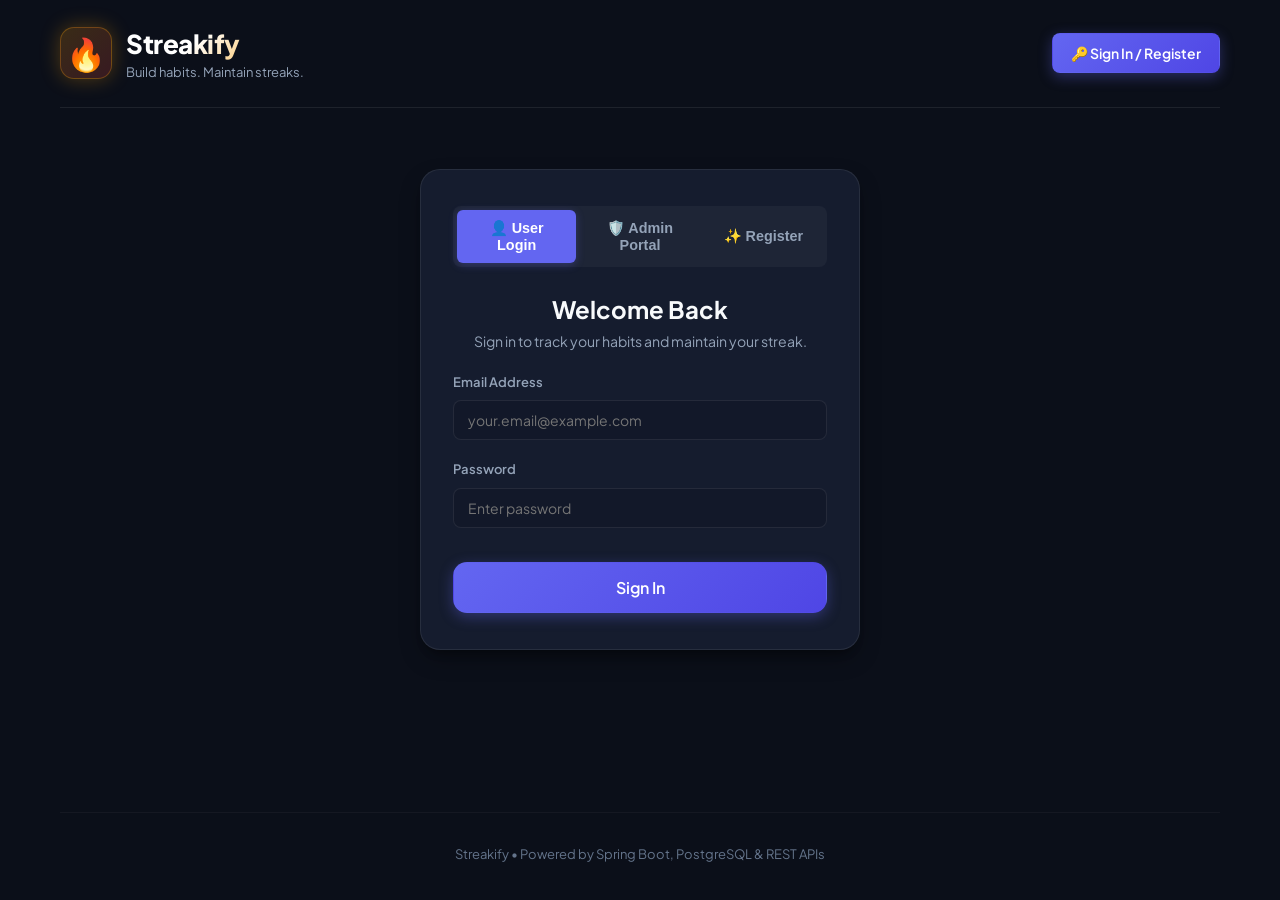
==== commit b9528baa: "Modularize frontend into feature-based CSS and JS files" ====
--- a/src/main/resources/static/index.html
+++ b/src/main/resources/static/index.html
@@ -7,7 +7,11 @@
   <link rel="preconnect" href="https://fonts.googleapis.com">
   <link rel="preconnect" href="https://fonts.gstatic.com" crossorigin>
   <link href="https://fonts.googleapis.com/css2?family=Plus+Jakarta+Sans:wght@400;500;600;700;800&display=swap" rel="stylesheet">
-  <link rel="stylesheet" href="style.css" />
+  <link rel="stylesheet" href="css/main.css" />
+  <link rel="stylesheet" href="css/auth.css" />
+  <link rel="stylesheet" href="css/habits.css" />
+  <link rel="stylesheet" href="css/admin.css" />
+  <link rel="stylesheet" href="css/leaderboard.css" />
 </head>
 <body>
   <div class="app-container">
@@ -352,6 +356,11 @@
   <!-- Toast Notification Container -->
   <div id="toastContainer" class="toast-container"></div>
 
-  <script src="app.js"></script>
+  <script src="js/api.js"></script>
+  <script src="js/auth.js"></script>
+  <script src="js/habits.js"></script>
+  <script src="js/admin.js"></script>
+  <script src="js/leaderboard.js"></script>
+  <script src="js/main.js"></script>
 </body>
 </html>
--- a/src/main/resources/static/css/main.css
+++ b/src/main/resources/static/css/main.css
@@ -0,0 +1,380 @@
+/* ==========================================================
+   Streakify - Core Design System & Base Layout (main.css)
+   ========================================================== */
+
+:root {
+  --bg-main: #0b0f19;
+  --bg-card: #151c2e;
+  --bg-card-hover: #1c263d;
+  --bg-modal: #182035;
+  --border-color: rgba(255, 255, 255, 0.08);
+  --border-focus: #6366f1;
+  
+  --primary: #6366f1;
+  --primary-hover: #4f46e5;
+  --primary-light: rgba(99, 102, 241, 0.15);
+  
+  --accent-streak: #f59e0b;
+  --accent-streak-glow: rgba(245, 158, 11, 0.3);
+  --accent-flame: #ef4444;
+  --success: #10b981;
+  --success-light: rgba(16, 185, 129, 0.15);
+  --danger: #f43f5e;
+  --danger-light: rgba(244, 63, 94, 0.15);
+
+  --text-main: #f8fafc;
+  --text-muted: #94a3b8;
+  --text-dim: #64748b;
+
+  --radius-sm: 8px;
+  --radius-md: 14px;
+  --radius-lg: 20px;
+  --shadow: 0 10px 25px -5px rgba(0, 0, 0, 0.4), 0 8px 10px -6px rgba(0, 0, 0, 0.3);
+  --transition: all 0.2s cubic-bezier(0.4, 0, 0.2, 1);
+}
+
+* {
+  margin: 0;
+  padding: 0;
+  box-sizing: border-box;
+}
+
+body {
+  font-family: 'Plus Jakarta Sans', system-ui, -apple-system, sans-serif;
+  background-color: var(--bg-main);
+  color: var(--text-main);
+  min-height: 100vh;
+  line-height: 1.5;
+  -webkit-font-smoothing: antialiased;
+}
+
+.app-container {
+  max-width: 1200px;
+  margin: 0 auto;
+  padding: 24px 20px;
+  display: flex;
+  flex-direction: column;
+  min-height: 100vh;
+}
+
+/* ================= Header ================= */
+.app-header {
+  display: flex;
+  justify-content: space-between;
+  align-items: center;
+  padding-bottom: 24px;
+  border-bottom: 1px solid var(--border-color);
+  margin-bottom: 32px;
+  flex-wrap: wrap;
+  gap: 16px;
+}
+
+.brand {
+  display: flex;
+  align-items: center;
+  gap: 14px;
+}
+
+.brand-icon {
+  font-size: 32px;
+  background: linear-gradient(135deg, rgba(245, 158, 11, 0.2), rgba(239, 68, 68, 0.2));
+  width: 52px;
+  height: 52px;
+  border-radius: 14px;
+  display: flex;
+  align-items: center;
+  justify-content: center;
+  box-shadow: 0 0 20px var(--accent-streak-glow);
+  border: 1px solid rgba(245, 158, 11, 0.3);
+}
+
+.brand-name {
+  font-size: 26px;
+  font-weight: 800;
+  letter-spacing: -0.5px;
+  background: linear-gradient(135deg, #fff 40%, var(--accent-streak) 100%);
+  -webkit-background-clip: text;
+  -webkit-text-fill-color: transparent;
+}
+
+.brand-tagline {
+  font-size: 13px;
+  color: var(--text-muted);
+}
+
+.user-controls {
+  display: flex;
+  align-items: center;
+  gap: 12px;
+}
+
+.header-user-info {
+  display: flex;
+  align-items: center;
+  gap: 10px;
+}
+
+.user-badge {
+  display: flex;
+  align-items: center;
+  gap: 8px;
+  background: rgba(255, 255, 255, 0.05);
+  border: 1px solid var(--border-color);
+  padding: 6px 14px;
+  border-radius: 999px;
+  font-size: 0.88rem;
+  font-weight: 600;
+}
+
+.nav-links {
+  display: flex;
+  gap: 8px;
+  align-items: center;
+}
+
+.nav-btn {
+  background: transparent;
+  border: 1px solid transparent;
+  color: var(--text-muted);
+  padding: 6px 12px;
+  border-radius: var(--radius-sm);
+  font-size: 0.88rem;
+  font-weight: 600;
+  cursor: pointer;
+  transition: var(--transition);
+}
+
+.nav-btn:hover, .nav-btn.active {
+  background: rgba(255, 255, 255, 0.06);
+  color: var(--text-main);
+  border-color: var(--border-color);
+}
+
+/* ================= Buttons & Forms ================= */
+.btn {
+  display: inline-flex;
+  align-items: center;
+  justify-content: center;
+  gap: 8px;
+  font-family: inherit;
+  font-weight: 600;
+  font-size: 14px;
+  padding: 10px 18px;
+  border-radius: var(--radius-sm);
+  border: 1px solid transparent;
+  cursor: pointer;
+  transition: var(--transition);
+  outline: none;
+  white-space: nowrap;
+}
+
+.btn-primary {
+  background: linear-gradient(135deg, var(--primary), #4f46e5);
+  color: #fff;
+  box-shadow: 0 4px 14px rgba(99, 102, 241, 0.35);
+}
+
+.btn-primary:hover {
+  background: linear-gradient(135deg, #4f46e5, #4338ca);
+  transform: translateY(-1px);
+  box-shadow: 0 6px 20px rgba(99, 102, 241, 0.45);
+}
+
+.btn-secondary {
+  background: rgba(255, 255, 255, 0.06);
+  color: var(--text-main);
+  border-color: var(--border-color);
+}
+
+.btn-secondary:hover {
+  background: rgba(255, 255, 255, 0.12);
+  border-color: rgba(255, 255, 255, 0.2);
+}
+
+.btn-danger-outline {
+  background: transparent;
+  border: 1px solid rgba(244, 63, 94, 0.3);
+  color: var(--danger);
+  padding: 10px 14px;
+  border-radius: var(--radius-sm);
+  cursor: pointer;
+  transition: var(--transition);
+}
+
+.btn-danger-outline:hover {
+  background: var(--danger-light);
+  border-color: var(--danger);
+}
+
+.btn-sm {
+  padding: 6px 12px;
+  font-size: 13px;
+  border-radius: 6px;
+}
+
+.btn-lg {
+  padding: 14px 28px;
+  font-size: 16px;
+  border-radius: var(--radius-md);
+}
+
+.form-group {
+  margin-bottom: 20px;
+}
+
+.form-group label {
+  display: block;
+  font-size: 13px;
+  font-weight: 600;
+  color: var(--text-muted);
+  margin-bottom: 8px;
+}
+
+.form-control, .form-select {
+  width: 100%;
+  font-family: inherit;
+  font-size: 14px;
+  padding: 10px 14px;
+  background-color: #121829;
+  border: 1px solid var(--border-color);
+  border-radius: var(--radius-sm);
+  color: var(--text-main);
+  outline: none;
+  transition: var(--transition);
+}
+
+.form-control:focus, .form-select:focus {
+  border-color: var(--border-focus);
+  box-shadow: 0 0 0 3px rgba(99, 102, 241, 0.25);
+}
+
+/* ================= Modals ================= */
+.modal-backdrop {
+  position: fixed;
+  top: 0;
+  left: 0;
+  width: 100vw;
+  height: 100vh;
+  background: rgba(11, 15, 25, 0.75);
+  backdrop-filter: blur(8px);
+  z-index: 1000;
+  display: flex;
+  align-items: center;
+  justify-content: center;
+  padding: 20px;
+  animation: fadeIn 0.15s ease;
+}
+
+.modal-card {
+  background: var(--bg-modal);
+  border: 1px solid var(--border-color);
+  border-radius: var(--radius-lg);
+  padding: 28px;
+  width: 100%;
+  max-width: 500px;
+  box-shadow: var(--shadow);
+  animation: slideUp 0.2s cubic-bezier(0.16, 1, 0.3, 1);
+}
+
+.modal-header {
+  display: flex;
+  justify-content: space-between;
+  align-items: flex-start;
+  margin-bottom: 24px;
+}
+
+.modal-title {
+  font-size: 20px;
+  font-weight: 700;
+  color: #fff;
+}
+
+.modal-subtitle {
+  font-size: 13px;
+  color: var(--text-muted);
+  margin-top: 4px;
+}
+
+.modal-close {
+  background: transparent;
+  border: none;
+  color: var(--text-muted);
+  font-size: 24px;
+  cursor: pointer;
+  line-height: 1;
+}
+
+.modal-footer {
+  display: flex;
+  justify-content: flex-end;
+  gap: 12px;
+  margin-top: 28px;
+}
+
+/* ================= Toast Notifications ================= */
+.toast-container {
+  position: fixed;
+  bottom: 24px;
+  right: 24px;
+  z-index: 2000;
+  display: flex;
+  flex-direction: column;
+  gap: 10px;
+}
+
+.toast {
+  background: var(--bg-card);
+  border: 1px solid var(--border-color);
+  color: var(--text-main);
+  padding: 12px 18px;
+  border-radius: var(--radius-sm);
+  box-shadow: var(--shadow);
+  display: flex;
+  align-items: center;
+  gap: 12px;
+  font-size: 14px;
+  font-weight: 500;
+  animation: slideInRight 0.25s ease;
+  transition: all 0.25s ease;
+}
+
+.toast.success { border-left: 4px solid var(--success); }
+.toast.error { border-left: 4px solid var(--danger); }
+.toast.info { border-left: 4px solid var(--primary); }
+
+/* ================= Footer ================= */
+.app-footer {
+  margin-top: auto;
+  padding: 32px 0 12px;
+  text-align: center;
+  font-size: 13px;
+  color: var(--text-dim);
+  border-top: 1px solid rgba(255, 255, 255, 0.04);
+}
+
+/* ================= Animations ================= */
+@keyframes fadeIn {
+  from { opacity: 0; }
+  to { opacity: 1; }
+}
+
+@keyframes slideUp {
+  from { opacity: 0; transform: translateY(12px) scale(0.98); }
+  to { opacity: 1; transform: translateY(0) scale(1); }
+}
+
+@keyframes slideInRight {
+  from { opacity: 0; transform: translateX(20px); }
+  to { opacity: 1; transform: translateX(0); }
+}
+
+@media (max-width: 640px) {
+  .app-header {
+    flex-direction: column;
+    align-items: flex-start;
+  }
+  .user-controls {
+    width: 100%;
+    justify-content: space-between;
+  }
+}
--- a/src/main/resources/static/css/auth.css
+++ b/src/main/resources/static/css/auth.css
@@ -0,0 +1,87 @@
+/* ==========================================================
+   Streakify - Authentication Styles (auth.css)
+   ========================================================== */
+
+.auth-container {
+  display: flex;
+  justify-content: center;
+  align-items: center;
+  min-height: 60vh;
+  padding: 20px 0;
+}
+
+.auth-card {
+  background: var(--bg-card);
+  border: 1px solid var(--border-color);
+  border-radius: var(--radius-lg);
+  padding: 36px 32px;
+  width: 100%;
+  max-width: 440px;
+  box-shadow: var(--shadow);
+  animation: slideUp 0.3s ease;
+}
+
+.auth-tabs {
+  display: flex;
+  background: rgba(255, 255, 255, 0.04);
+  border-radius: var(--radius-sm);
+  padding: 4px;
+  margin-bottom: 24px;
+  gap: 4px;
+}
+
+.auth-tab {
+  flex: 1;
+  background: transparent;
+  border: none;
+  color: var(--text-muted);
+  padding: 10px 14px;
+  border-radius: 6px;
+  font-size: 0.9rem;
+  font-weight: 600;
+  cursor: pointer;
+  transition: var(--transition);
+  text-align: center;
+}
+
+.auth-tab.active {
+  background: var(--primary);
+  color: #fff;
+  box-shadow: 0 2px 8px rgba(99, 102, 241, 0.3);
+}
+
+.auth-header {
+  text-align: center;
+  margin-bottom: 20px;
+}
+
+.auth-header h2 {
+  font-size: 1.5rem;
+  font-weight: 700;
+  color: var(--text-main);
+}
+
+.auth-header p {
+  font-size: 0.88rem;
+  color: var(--text-muted);
+  margin-top: 4px;
+}
+
+.admin-hint {
+  margin-top: 16px;
+  padding: 10px 12px;
+  background: rgba(99, 102, 241, 0.1);
+  border: 1px dashed rgba(99, 102, 241, 0.3);
+  border-radius: var(--radius-sm);
+  font-size: 0.8rem;
+  color: var(--text-muted);
+  line-height: 1.4;
+}
+
+.admin-hint code {
+  color: var(--text-main);
+  background: rgba(255, 255, 255, 0.08);
+  padding: 2px 6px;
+  border-radius: 4px;
+  font-size: 0.82rem;
+}
--- a/src/main/resources/static/css/habits.css
+++ b/src/main/resources/static/css/habits.css
@@ -0,0 +1,414 @@
+/* ==========================================================
+   Streakify - Habits Dashboard & Tracking Styles (habits.css)
+   ========================================================== */
+
+/* Cards & Stats Grid */
+.card {
+  background: var(--bg-card);
+  border: 1px solid var(--border-color);
+  border-radius: var(--radius-md);
+  padding: 24px;
+  box-shadow: var(--shadow);
+}
+
+.stats-grid {
+  display: grid;
+  grid-template-columns: repeat(auto-fit, minmax(240px, 1fr));
+  gap: 20px;
+  margin-bottom: 36px;
+}
+
+.stat-card {
+  background: var(--bg-card);
+  border: 1px solid var(--border-color);
+  border-radius: var(--radius-md);
+  padding: 20px 24px;
+  display: flex;
+  flex-direction: column;
+  position: relative;
+  overflow: hidden;
+  transition: var(--transition);
+}
+
+.stat-card:hover {
+  transform: translateY(-2px);
+  border-color: rgba(255, 255, 255, 0.15);
+}
+
+.stat-header {
+  display: flex;
+  justify-content: space-between;
+  align-items: center;
+  margin-bottom: 12px;
+}
+
+.stat-title {
+  font-size: 13px;
+  font-weight: 600;
+  text-transform: uppercase;
+  letter-spacing: 0.5px;
+  color: var(--text-muted);
+}
+
+.stat-icon {
+  font-size: 20px;
+}
+
+.stat-value {
+  font-size: 32px;
+  font-weight: 800;
+  color: #fff;
+  line-height: 1.1;
+  margin-bottom: 6px;
+}
+
+.stat-value .unit {
+  font-size: 16px;
+  font-weight: 500;
+  color: var(--text-muted);
+}
+
+.stat-sub {
+  font-size: 13px;
+  color: var(--text-dim);
+}
+
+.highlight-card {
+  background: linear-gradient(135deg, rgba(245, 158, 11, 0.08), rgba(239, 68, 68, 0.03));
+  border-color: rgba(245, 158, 11, 0.25);
+}
+
+.progress-bar-container {
+  height: 8px;
+  background: rgba(255, 255, 255, 0.08);
+  border-radius: 999px;
+  overflow: hidden;
+  margin-top: 10px;
+}
+
+.progress-bar-fill {
+  height: 100%;
+  background: linear-gradient(90deg, #10b981, #06b6d4);
+  border-radius: 999px;
+  transition: width 0.4s cubic-bezier(0.4, 0, 0.2, 1);
+}
+
+/* Habits Section */
+.habits-section {
+  display: flex;
+  flex-direction: column;
+  gap: 24px;
+}
+
+.section-header {
+  display: flex;
+  justify-content: space-between;
+  align-items: center;
+  flex-wrap: wrap;
+  gap: 16px;
+}
+
+.section-title {
+  font-size: 22px;
+  font-weight: 700;
+  color: #fff;
+}
+
+.section-subtitle {
+  font-size: 14px;
+  color: var(--text-muted);
+}
+
+.empty-state {
+  text-align: center;
+  padding: 60px 20px;
+}
+
+.empty-icon {
+  font-size: 48px;
+  margin-bottom: 16px;
+}
+
+.empty-state h3 {
+  font-size: 20px;
+  font-weight: 700;
+  margin-bottom: 8px;
+  color: #fff;
+}
+
+.empty-state p {
+  color: var(--text-muted);
+  max-width: 400px;
+  margin: 0 auto 24px;
+}
+
+/* Habits Grid & Card */
+.habits-grid {
+  display: grid;
+  grid-template-columns: repeat(auto-fill, minmax(350px, 1fr));
+  gap: 24px;
+}
+
+.habit-card {
+  background: var(--bg-card);
+  border: 1px solid var(--border-color);
+  border-radius: var(--radius-md);
+  padding: 24px;
+  display: flex;
+  flex-direction: column;
+  gap: 20px;
+  transition: var(--transition);
+  box-shadow: var(--shadow);
+}
+
+.habit-card:hover {
+  background: var(--bg-card-hover);
+  border-color: rgba(255, 255, 255, 0.15);
+  transform: translateY(-2px);
+}
+
+.habit-top {
+  display: flex;
+  justify-content: space-between;
+  align-items: flex-start;
+  gap: 12px;
+}
+
+.habit-name {
+  font-size: 18px;
+  font-weight: 700;
+  color: #fff;
+  line-height: 1.3;
+}
+
+.habit-badge {
+  background: rgba(255, 255, 255, 0.05);
+  border: 1px solid var(--border-color);
+  font-size: 12px;
+  font-weight: 600;
+  padding: 4px 10px;
+  border-radius: 999px;
+  color: var(--text-muted);
+  white-space: nowrap;
+}
+
+.streak-metrics {
+  display: flex;
+  gap: 14px;
+}
+
+.streak-pill {
+  display: inline-flex;
+  align-items: center;
+  gap: 6px;
+  background: rgba(255, 255, 255, 0.04);
+  border: 1px solid var(--border-color);
+  padding: 8px 14px;
+  border-radius: var(--radius-sm);
+  flex: 1;
+}
+
+.streak-pill-label {
+  font-size: 11px;
+  text-transform: uppercase;
+  color: var(--text-dim);
+  font-weight: 600;
+}
+
+.streak-pill-val {
+  font-size: 15px;
+  font-weight: 800;
+  color: var(--text-main);
+  margin-left: auto;
+}
+
+.streak-pill-val.active-flame {
+  color: var(--accent-streak);
+  text-shadow: 0 0 10px var(--accent-streak-glow);
+}
+
+/* 7-Day Mini Tracker */
+.week-tracker {
+  display: grid;
+  grid-template-columns: repeat(7, 1fr);
+  gap: 6px;
+  background: rgba(0, 0, 0, 0.2);
+  padding: 8px;
+  border-radius: var(--radius-sm);
+}
+
+.day-chip {
+  display: flex;
+  flex-direction: column;
+  align-items: center;
+  justify-content: center;
+  padding: 6px 2px;
+  border-radius: 6px;
+  background: rgba(255, 255, 255, 0.03);
+  border: 1px solid transparent;
+  cursor: pointer;
+  transition: var(--transition);
+}
+
+.day-chip:hover {
+  background: rgba(255, 255, 255, 0.08);
+}
+
+.day-chip.today {
+  border-color: var(--primary);
+}
+
+.day-chip.completed {
+  background: var(--success-light);
+  border-color: rgba(16, 185, 129, 0.3);
+}
+
+.day-name {
+  font-size: 10px;
+  font-weight: 600;
+  color: var(--text-dim);
+}
+
+.day-chip.today .day-name {
+  color: var(--primary);
+}
+
+.day-chip.completed .day-name {
+  color: #34d399;
+}
+
+.day-status {
+  font-size: 11px;
+  font-weight: 800;
+  color: #10b981;
+  height: 14px;
+}
+
+/* Habit Actions */
+.habit-actions {
+  display: flex;
+  align-items: center;
+  gap: 10px;
+}
+
+.btn-checkin {
+  flex: 1;
+  background: rgba(255, 255, 255, 0.06);
+  border: 1px solid var(--border-color);
+  padding: 10px;
+  border-radius: var(--radius-sm);
+  font-weight: 600;
+  font-size: 13px;
+  color: #fff;
+  cursor: pointer;
+  display: inline-flex;
+  align-items: center;
+  justify-content: center;
+  gap: 6px;
+  transition: var(--transition);
+}
+
+.btn-checkin:hover {
+  background: rgba(255, 255, 255, 0.12);
+  border-color: rgba(255, 255, 255, 0.25);
+  transform: translateY(-1px);
+}
+
+.btn-checkin.done {
+  background: var(--success-light);
+  border-color: rgba(16, 185, 129, 0.4);
+  color: #34d399;
+}
+
+.btn-icon {
+  background: transparent;
+  border: 1px solid var(--border-color);
+  color: var(--text-muted);
+  width: 38px;
+  height: 38px;
+  border-radius: var(--radius-sm);
+  display: inline-flex;
+  align-items: center;
+  justify-content: center;
+  cursor: pointer;
+  transition: var(--transition);
+}
+
+.btn-icon:hover {
+  background: rgba(255, 255, 255, 0.08);
+  color: #fff;
+}
+
+.btn-icon.btn-delete:hover {
+  background: var(--danger-light);
+  border-color: var(--danger);
+  color: var(--danger);
+}
+
+/* Logs List in History Modal */
+.modal-lg {
+  max-width: 650px;
+}
+
+.custom-log-bar {
+  background: rgba(255, 255, 255, 0.02);
+  border: 1px solid var(--border-color);
+  border-radius: var(--radius-sm);
+  padding: 16px;
+  margin-bottom: 24px;
+}
+
+.custom-log-bar h4 {
+  font-size: 14px;
+  font-weight: 600;
+  color: var(--text-muted);
+  margin-bottom: 12px;
+}
+
+.custom-log-form {
+  display: flex;
+  gap: 10px;
+}
+
+.logs-container h4 {
+  font-size: 14px;
+  font-weight: 600;
+  color: var(--text-muted);
+  margin-bottom: 12px;
+}
+
+.logs-list {
+  max-height: 280px;
+  overflow-y: auto;
+  display: flex;
+  flex-direction: column;
+  gap: 8px;
+  padding-right: 4px;
+}
+
+.log-item {
+  display: flex;
+  justify-content: space-between;
+  align-items: center;
+  padding: 10px 14px;
+  background: rgba(255, 255, 255, 0.03);
+  border: 1px solid var(--border-color);
+  border-radius: var(--radius-sm);
+}
+
+.log-status-badge {
+  padding: 3px 8px;
+  border-radius: 4px;
+  font-size: 11px;
+  font-weight: 700;
+}
+
+.log-status-badge.completed {
+  background: var(--success-light);
+  color: #34d399;
+}
+
+.log-status-badge.missed {
+  background: var(--danger-light);
+  color: #f43f5e;
+}
--- a/src/main/resources/static/css/admin.css
+++ b/src/main/resources/static/css/admin.css
@@ -0,0 +1,89 @@
+/* ==========================================================
+   Streakify - Admin Command Center Styles (admin.css)
+   ========================================================== */
+
+.section-header-row {
+  display: flex;
+  justify-content: space-between;
+  align-items: center;
+  margin-bottom: 20px;
+  flex-wrap: wrap;
+  gap: 12px;
+}
+
+.section-title-wrap h2 {
+  font-size: 1.4rem;
+  font-weight: 700;
+  color: #fff;
+}
+
+.section-title-wrap p {
+  font-size: 0.88rem;
+  color: var(--text-muted);
+}
+
+.table-card {
+  background: var(--bg-card);
+  border: 1px solid var(--border-color);
+  border-radius: var(--radius-md);
+  overflow-x: auto;
+  box-shadow: var(--shadow);
+}
+
+.app-table {
+  width: 100%;
+  border-collapse: collapse;
+  text-align: left;
+  font-size: 0.9rem;
+}
+
+.app-table th {
+  background: rgba(255, 255, 255, 0.02);
+  color: var(--text-muted);
+  font-weight: 600;
+  padding: 14px 18px;
+  border-bottom: 1px solid var(--border-color);
+  text-transform: uppercase;
+  font-size: 0.75rem;
+  letter-spacing: 0.05em;
+}
+
+.app-table td {
+  padding: 16px 18px;
+  border-bottom: 1px solid rgba(255, 255, 255, 0.04);
+  color: var(--text-main);
+}
+
+.app-table tbody tr:hover {
+  background: rgba(255, 255, 255, 0.02);
+}
+
+.badge {
+  display: inline-flex;
+  align-items: center;
+  gap: 4px;
+  padding: 4px 10px;
+  border-radius: 999px;
+  font-size: 0.78rem;
+  font-weight: 600;
+}
+
+.badge-active {
+  background: rgba(16, 185, 129, 0.15);
+  color: #10b981;
+}
+
+.badge-inactive {
+  background: rgba(244, 63, 94, 0.15);
+  color: #f43f5e;
+}
+
+.badge-role-admin {
+  background: rgba(168, 85, 247, 0.15);
+  color: #c084fc;
+}
+
+.badge-role-user {
+  background: rgba(99, 102, 241, 0.15);
+  color: #818cf8;
+}
--- a/src/main/resources/static/css/leaderboard.css
+++ b/src/main/resources/static/css/leaderboard.css
@@ -0,0 +1,30 @@
+/* ==========================================================
+   Streakify - Community Leaderboard Styles (leaderboard.css)
+   ========================================================== */
+
+.rank-badge {
+  display: inline-flex;
+  align-items: center;
+  justify-content: center;
+  width: 28px;
+  height: 28px;
+  border-radius: 50%;
+  font-weight: 700;
+  font-size: 0.85rem;
+  background: rgba(255, 255, 255, 0.06);
+}
+
+.rank-1 {
+  background: rgba(250, 204, 21, 0.2);
+  color: #facc15;
+}
+
+.rank-2 {
+  background: rgba(226, 232, 240, 0.2);
+  color: #cbd5e1;
+}
+
+.rank-3 {
+  background: rgba(217, 119, 6, 0.2);
+  color: #f59e0b;
+}
